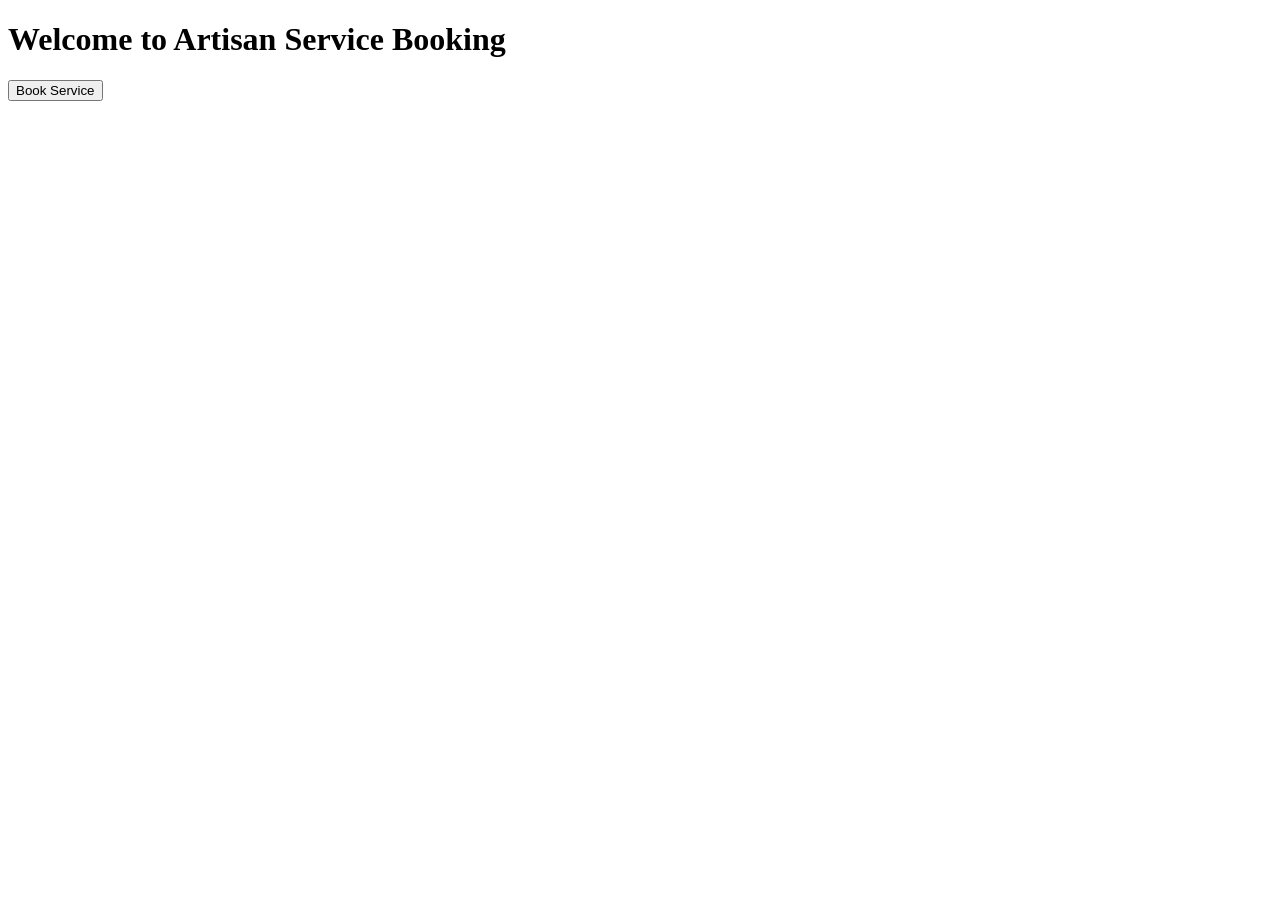
==== index.html @ 8f52336d "Update index.html" ====
<!DOCTYPE html>
<html>
<head>
<title>Artisan Service</title>
</head>

<body>

<h1>Welcome to Artisan Service Booking</h1>

<a href="booking.html?id=1">
<button>Book Service</button>
</a>

</body>
</html>
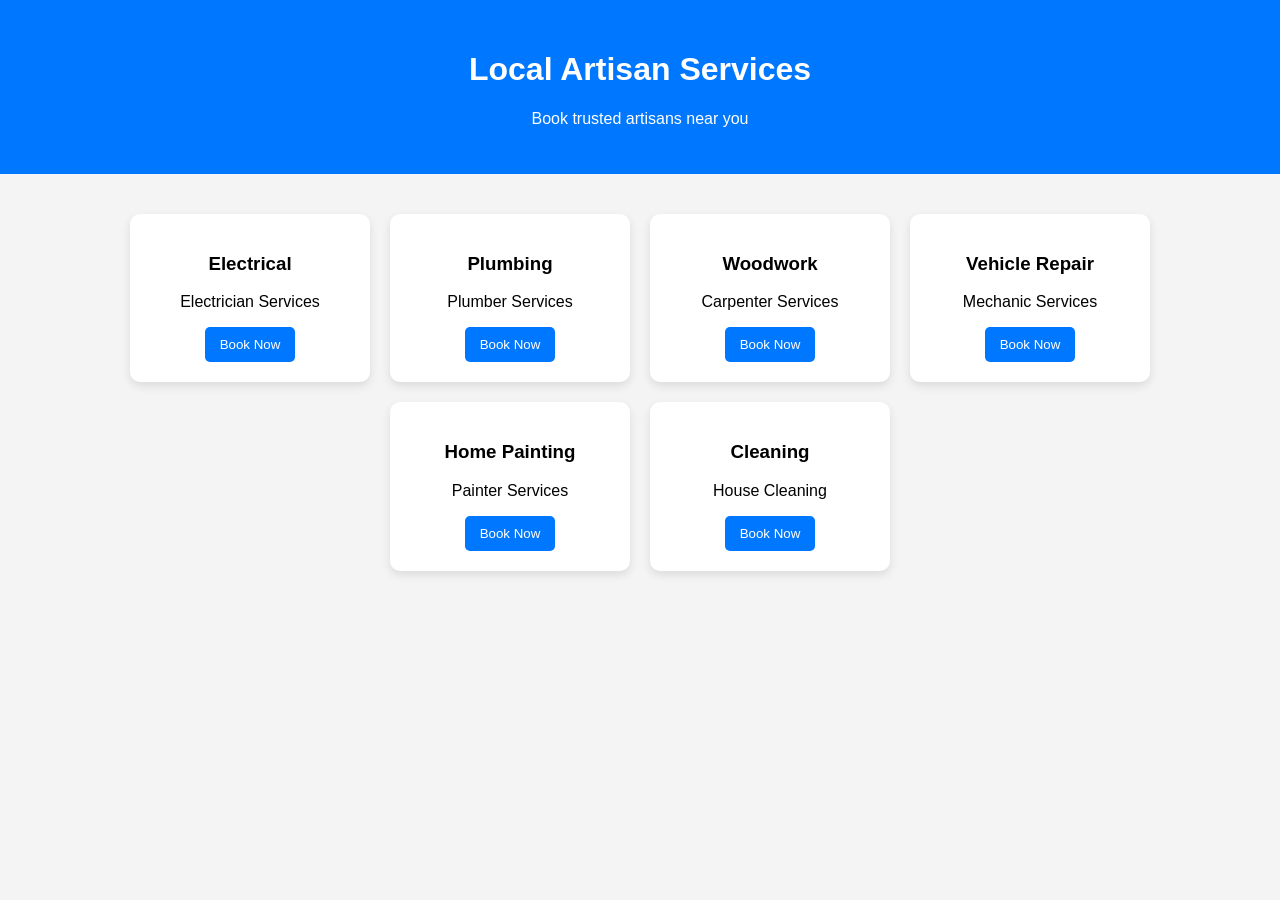
==== commit 4aae97f5: "Update index.html" ====
--- a/index.html
+++ b/index.html
@@ -1,16 +1,117 @@
 <!DOCTYPE html>
 <html>
 <head>
-<title>Artisan Service</title>
+<title>Local Artisan Services</title>
+
+<style>
+
+body{
+font-family:Arial;
+margin:0;
+background:#f4f4f4;
+}
+
+header{
+background:#0077ff;
+color:white;
+text-align:center;
+padding:30px;
+}
+
+.services{
+display:flex;
+justify-content:center;
+gap:20px;
+flex-wrap:wrap;
+margin:40px;
+}
+
+.card{
+background:white;
+border-radius:10px;
+padding:20px;
+width:200px;
+text-align:center;
+box-shadow:0 4px 10px rgba(0,0,0,0.1);
+}
+
+button{
+background:#0077ff;
+color:white;
+border:none;
+padding:10px 15px;
+border-radius:5px;
+cursor:pointer;
+}
+
+button:hover{
+background:#0055cc;
+}
+
+</style>
 </head>
 
 <body>
 
-<h1>Welcome to Artisan Service Booking</h1>
+<header>
 
-<a href="booking.html?id=1">
-<button>Book Service</button>
+<h1>Local Artisan Services</h1>
+<p>Book trusted artisans near you</p>
+
+</header>
+
+
+<div class="services">
+
+<div class="card">
+<h3>Electrical</h3>
+<p>Electrician Services</p>
+<a href="booking.html?service=Electrician">
+<button>Book Now</button>
 </a>
+</div>
+
+<div class="card">
+<h3>Plumbing</h3>
+<p>Plumber Services</p>
+<a href="booking.html?service=Plumber">
+<button>Book Now</button>
+</a>
+</div>
+
+<div class="card">
+<h3>Woodwork</h3>
+<p>Carpenter Services</p>
+<a href="booking.html?service=Carpenter">
+<button>Book Now</button>
+</a>
+</div>
+
+<div class="card">
+<h3>Vehicle Repair</h3>
+<p>Mechanic Services</p>
+<a href="booking.html?service=Mechanic">
+<button>Book Now</button>
+</a>
+</div>
+
+<div class="card">
+<h3>Home Painting</h3>
+<p>Painter Services</p>
+<a href="booking.html?service=Painter">
+<button>Book Now</button>
+</a>
+</div>
+
+<div class="card">
+<h3>Cleaning</h3>
+<p>House Cleaning</p>
+<a href="booking.html?service=House Cleaner">
+<button>Book Now</button>
+</a>
+</div>
+
+</div>
 
 </body>
 </html>
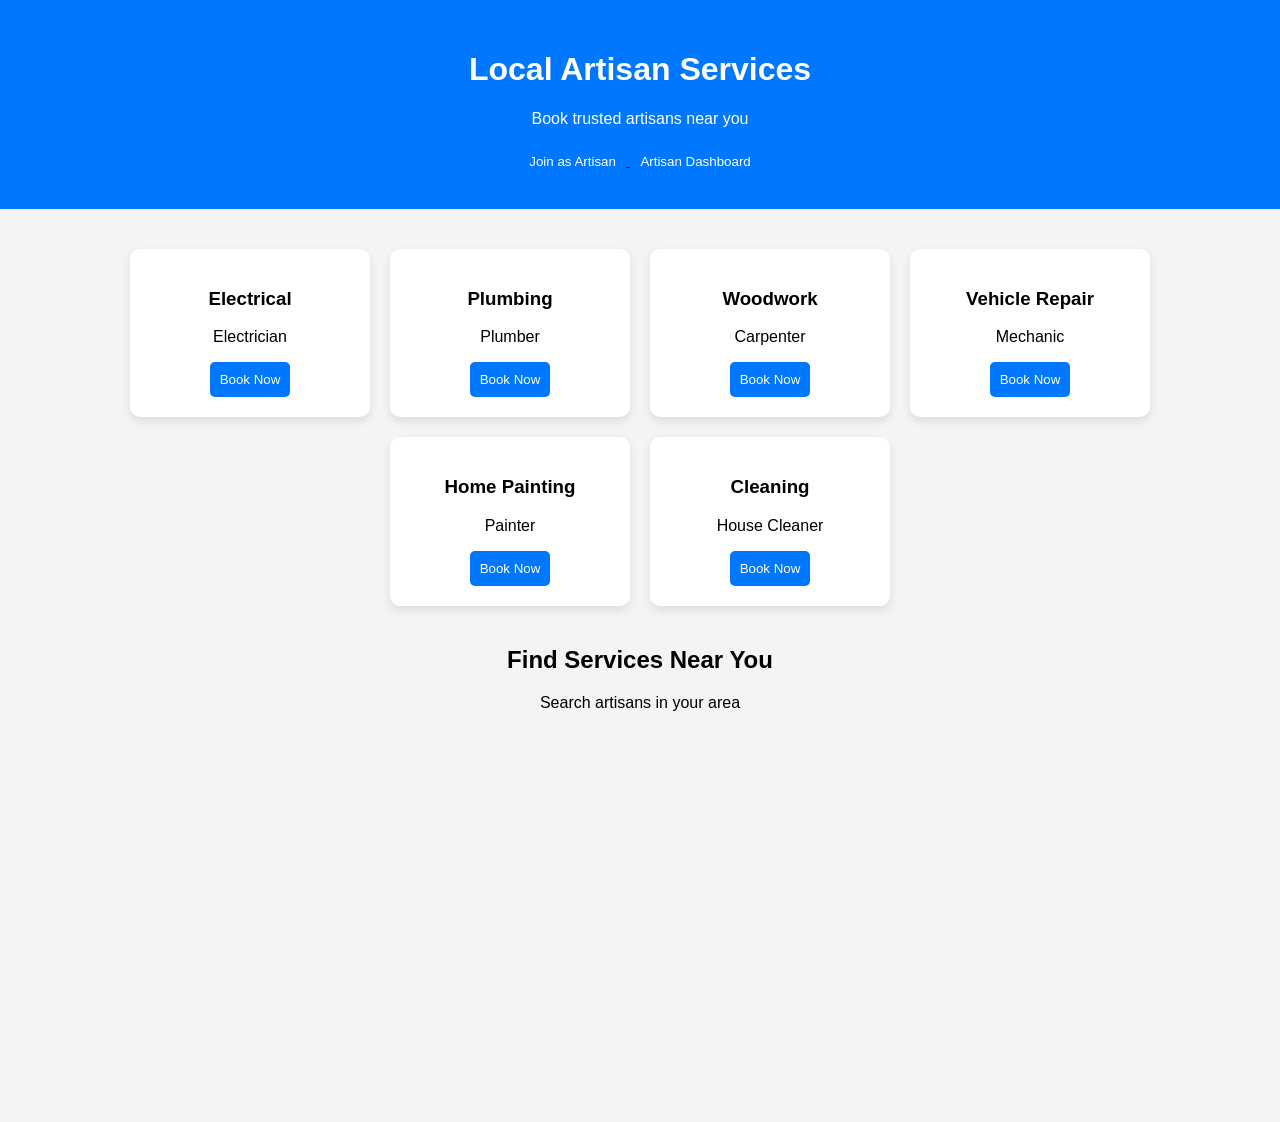
==== commit 37bb2403: "Update index.html" ====
--- a/index.html
+++ b/index.html
@@ -20,16 +20,16 @@
 
 .services{
 display:flex;
+flex-wrap:wrap;
 justify-content:center;
 gap:20px;
-flex-wrap:wrap;
 margin:40px;
 }
 
 .card{
 background:white;
+padding:20px;
 border-radius:10px;
-padding:20px;
 width:200px;
 text-align:center;
 box-shadow:0 4px 10px rgba(0,0,0,0.1);
@@ -39,16 +39,25 @@
 background:#0077ff;
 color:white;
 border:none;
-padding:10px 15px;
+padding:10px;
+cursor:pointer;
 border-radius:5px;
-cursor:pointer;
 }
 
-button:hover{
-background:#0055cc;
+.map-section{
+margin:40px;
+text-align:center;
+}
+
+iframe{
+width:90%;
+height:350px;
+border:0;
+border-radius:10px;
 }
 
 </style>
+
 </head>
 
 <body>
@@ -56,7 +65,16 @@
 <header>
 
 <h1>Local Artisan Services</h1>
+
 <p>Book trusted artisans near you</p>
+
+<a href="register-artisan.html">
+<button>Join as Artisan</button>
+</a>
+
+<a href="artisan-dashboard.html">
+<button>Artisan Dashboard</button>
+</a>
 
 </header>
 
@@ -65,7 +83,7 @@
 
 <div class="card">
 <h3>Electrical</h3>
-<p>Electrician Services</p>
+<p>Electrician</p>
 <a href="booking.html?service=Electrician">
 <button>Book Now</button>
 </a>
@@ -73,7 +91,7 @@
 
 <div class="card">
 <h3>Plumbing</h3>
-<p>Plumber Services</p>
+<p>Plumber</p>
 <a href="booking.html?service=Plumber">
 <button>Book Now</button>
 </a>
@@ -81,7 +99,7 @@
 
 <div class="card">
 <h3>Woodwork</h3>
-<p>Carpenter Services</p>
+<p>Carpenter</p>
 <a href="booking.html?service=Carpenter">
 <button>Book Now</button>
 </a>
@@ -89,7 +107,7 @@
 
 <div class="card">
 <h3>Vehicle Repair</h3>
-<p>Mechanic Services</p>
+<p>Mechanic</p>
 <a href="booking.html?service=Mechanic">
 <button>Book Now</button>
 </a>
@@ -97,7 +115,7 @@
 
 <div class="card">
 <h3>Home Painting</h3>
-<p>Painter Services</p>
+<p>Painter</p>
 <a href="booking.html?service=Painter">
 <button>Book Now</button>
 </a>
@@ -105,7 +123,7 @@
 
 <div class="card">
 <h3>Cleaning</h3>
-<p>House Cleaning</p>
+<p>House Cleaner</p>
 <a href="booking.html?service=House Cleaner">
 <button>Book Now</button>
 </a>
@@ -113,5 +131,18 @@
 
 </div>
 
+
+<div class="map-section">
+
+<h2>Find Services Near You</h2>
+
+<p>Search artisans in your area</p>
+
+<iframe
+src="https://www.google.com/maps?q=local+artisan+services&output=embed">
+</iframe>
+
+</div>
+
 </body>
 </html>
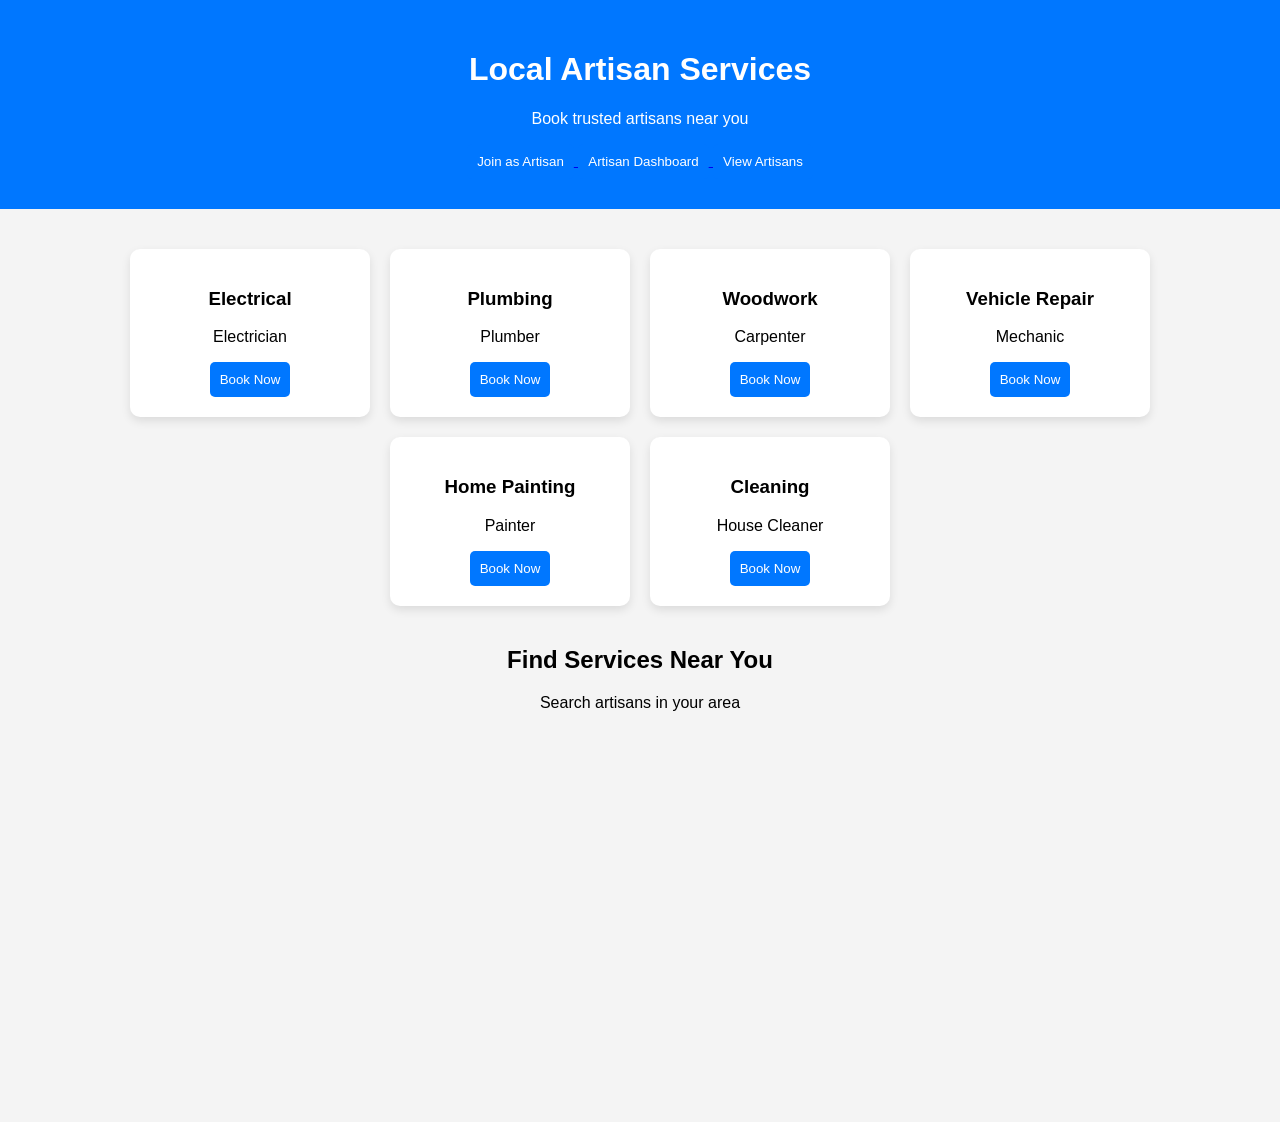
==== commit 58c4771f: "Update index.html" ====
--- a/index.html
+++ b/index.html
@@ -76,6 +76,10 @@
 <button>Artisan Dashboard</button>
 </a>
 
+<a href="artisans.html">
+<button>View Artisans</button>
+</a>
+
 </header>
 
 
@@ -146,3 +150,4 @@
 
 </body>
 </html>
+
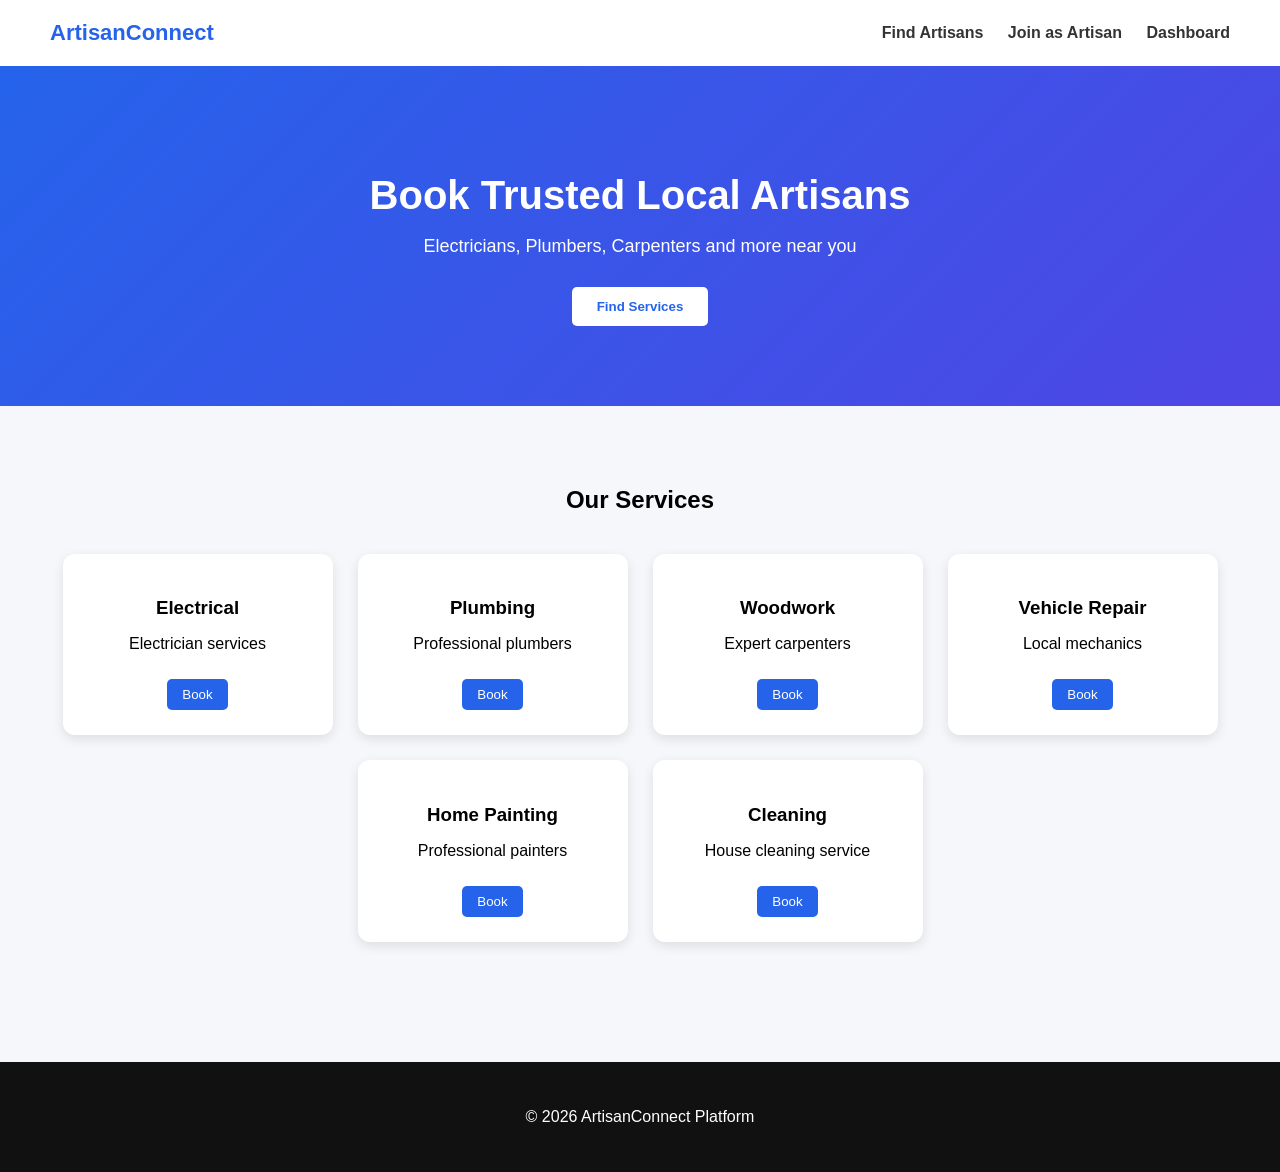
==== commit 07a2a7ba: "Update index.html" ====
--- a/index.html
+++ b/index.html
@@ -1,6 +1,7 @@
 <!DOCTYPE html>
 <html>
 <head>
+
 <title>Local Artisan Services</title>
 
 <style>
@@ -8,52 +9,107 @@
 body{
 font-family:Arial;
 margin:0;
-background:#f4f4f4;
+background:#f5f7fb;
 }
 
 header{
-background:#0077ff;
+display:flex;
+justify-content:space-between;
+align-items:center;
+padding:20px 50px;
+background:white;
+box-shadow:0 2px 10px rgba(0,0,0,0.1);
+}
+
+.logo{
+font-size:22px;
+font-weight:bold;
+color:#2563eb;
+}
+
+nav a{
+margin-left:20px;
+text-decoration:none;
+color:#333;
+font-weight:bold;
+}
+
+.hero{
+text-align:center;
+padding:80px 20px;
+background:linear-gradient(135deg,#2563eb,#4f46e5);
 color:white;
+}
+
+.hero h1{
+font-size:40px;
+margin-bottom:10px;
+}
+
+.hero p{
+font-size:18px;
+margin-bottom:30px;
+}
+
+.hero button{
+padding:12px 25px;
+border:none;
+background:white;
+color:#2563eb;
+font-weight:bold;
+border-radius:5px;
+cursor:pointer;
+}
+
+.services{
+padding:60px 40px;
 text-align:center;
-padding:30px;
-}
-
-.services{
+}
+
+.services h2{
+margin-bottom:40px;
+}
+
+.cards{
 display:flex;
 flex-wrap:wrap;
 justify-content:center;
-gap:20px;
-margin:40px;
+gap:25px;
 }
 
 .card{
 background:white;
-padding:20px;
-border-radius:10px;
-width:200px;
-text-align:center;
-box-shadow:0 4px 10px rgba(0,0,0,0.1);
-}
-
-button{
-background:#0077ff;
+padding:25px;
+width:220px;
+border-radius:12px;
+box-shadow:0 4px 12px rgba(0,0,0,0.1);
+transition:0.3s;
+}
+
+.card:hover{
+transform:translateY(-5px);
+}
+
+.card h3{
+margin-bottom:10px;
+}
+
+.card button{
+margin-top:10px;
+background:#2563eb;
 color:white;
 border:none;
-padding:10px;
+padding:8px 15px;
+border-radius:5px;
 cursor:pointer;
-border-radius:5px;
-}
-
-.map-section{
-margin:40px;
+}
+
+footer{
 text-align:center;
-}
-
-iframe{
-width:90%;
-height:350px;
-border:0;
-border-radius:10px;
+padding:30px;
+background:#111;
+color:white;
+margin-top:60px;
 }
 
 </style>
@@ -64,90 +120,94 @@
 
 <header>
 
-<h1>Local Artisan Services</h1>
-
-<p>Book trusted artisans near you</p>
-
-<a href="register-artisan.html">
-<button>Join as Artisan</button>
-</a>
-
-<a href="artisan-dashboard.html">
-<button>Artisan Dashboard</button>
-</a>
+<div class="logo">ArtisanConnect</div>
+
+<nav>
+<a href="artisans.html">Find Artisans</a>
+<a href="register-artisan.html">Join as Artisan</a>
+<a href="artisan-dashboard.html">Dashboard</a>
+</nav>
+
+</header>
+
+
+<div class="hero">
+
+<h1>Book Trusted Local Artisans</h1>
+
+<p>Electricians, Plumbers, Carpenters and more near you</p>
 
 <a href="artisans.html">
-<button>View Artisans</button>
-</a>
-
-</header>
+<button>Find Services</button>
+</a>
+
+</div>
 
 
 <div class="services">
 
+<h2>Our Services</h2>
+
+<div class="cards">
+
 <div class="card">
 <h3>Electrical</h3>
-<p>Electrician</p>
+<p>Electrician services</p>
 <a href="booking.html?service=Electrician">
-<button>Book Now</button>
+<button>Book</button>
 </a>
 </div>
 
 <div class="card">
 <h3>Plumbing</h3>
-<p>Plumber</p>
+<p>Professional plumbers</p>
 <a href="booking.html?service=Plumber">
-<button>Book Now</button>
+<button>Book</button>
 </a>
 </div>
 
 <div class="card">
 <h3>Woodwork</h3>
-<p>Carpenter</p>
+<p>Expert carpenters</p>
 <a href="booking.html?service=Carpenter">
-<button>Book Now</button>
+<button>Book</button>
 </a>
 </div>
 
 <div class="card">
 <h3>Vehicle Repair</h3>
-<p>Mechanic</p>
+<p>Local mechanics</p>
 <a href="booking.html?service=Mechanic">
-<button>Book Now</button>
+<button>Book</button>
 </a>
 </div>
 
 <div class="card">
 <h3>Home Painting</h3>
-<p>Painter</p>
+<p>Professional painters</p>
 <a href="booking.html?service=Painter">
-<button>Book Now</button>
+<button>Book</button>
 </a>
 </div>
 
 <div class="card">
 <h3>Cleaning</h3>
-<p>House Cleaner</p>
+<p>House cleaning service</p>
 <a href="booking.html?service=House Cleaner">
-<button>Book Now</button>
-</a>
-</div>
-
-</div>
-
-
-<div class="map-section">
-
-<h2>Find Services Near You</h2>
-
-<p>Search artisans in your area</p>
-
-<iframe
-src="https://www.google.com/maps?q=local+artisan+services&output=embed">
-</iframe>
-
-</div>
+<button>Book</button>
+</a>
+</div>
+
+</div>
+
+</div>
+
+
+<footer>
+
+<p>© 2026 ArtisanConnect Platform</p>
+
+</footer>
 
 </body>
 </html>
-
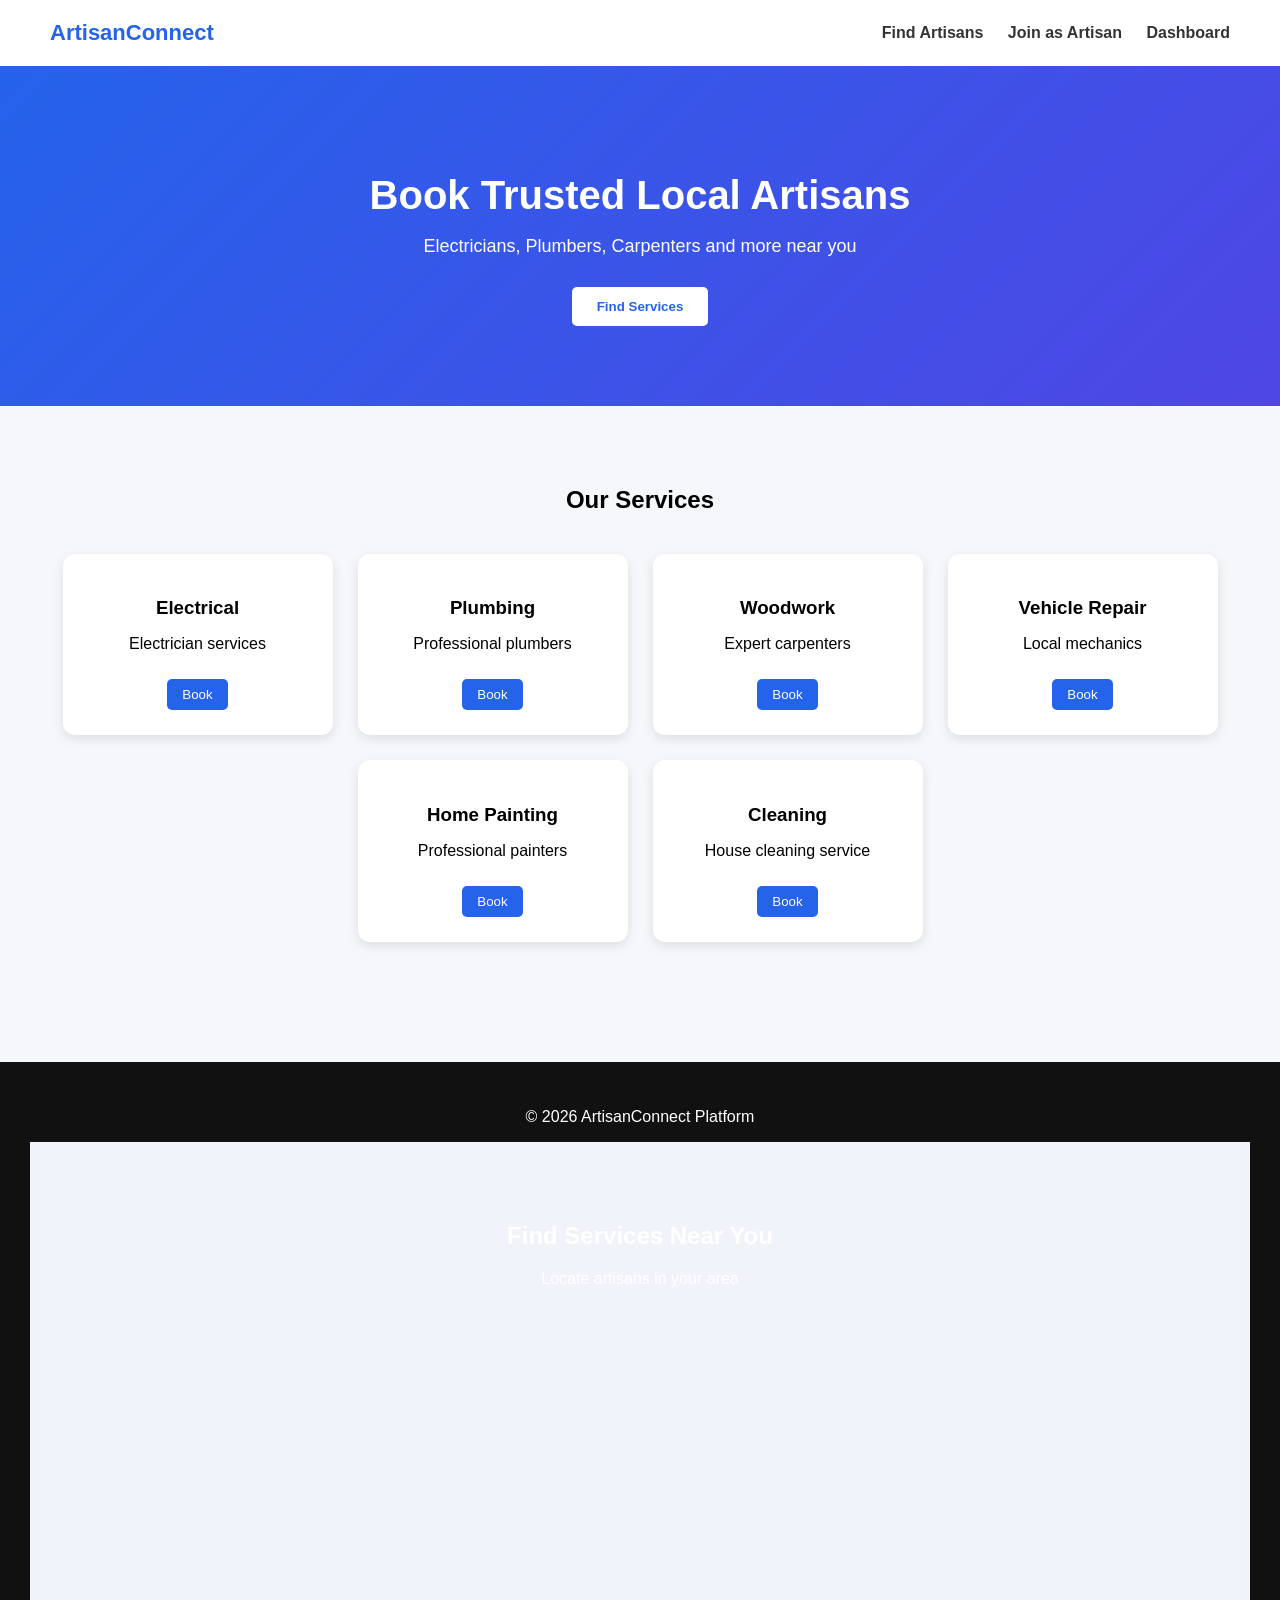
==== commit 4628d796: "Update index.html" ====
--- a/index.html
+++ b/index.html
@@ -207,6 +207,21 @@
 
 <p>© 2026 ArtisanConnect Platform</p>
 
+<section style="padding:60px 40px;text-align:center;background:#f0f3fa;">
+
+<h2>Find Services Near You</h2>
+
+<p>Locate artisans in your area</p>
+
+<iframe
+src="https://www.google.com/maps?q=local+services+near+me&output=embed"
+width="90%"
+height="350"
+style="border:0;border-radius:10px;">
+</iframe>
+
+</section>
+
 </footer>
 
 </body>
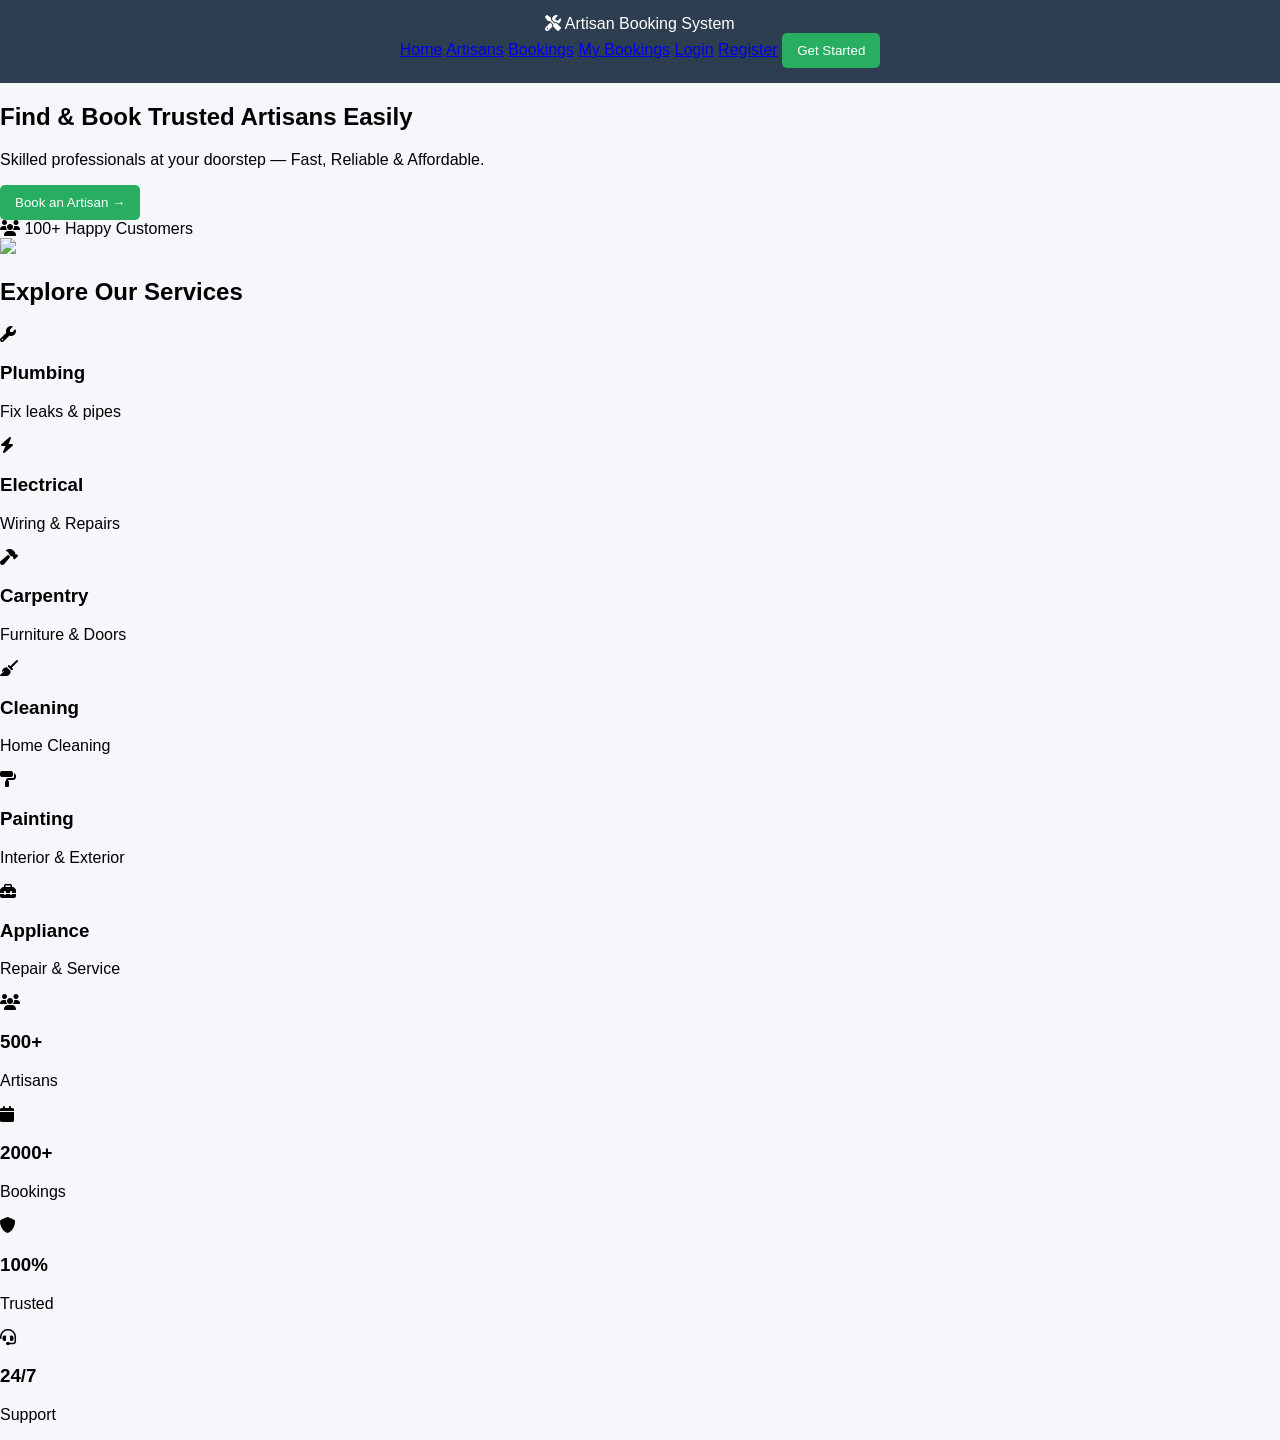
==== commit 66193411: "Refactor index.html for Artisan Booking System Updated the HTML structure and styles for the Artisan" ====
--- a/index.html
+++ b/index.html
@@ -1,228 +1,167 @@
 <!DOCTYPE html>
-<html>
+<html lang="en">
+
 <head>
 
-<title>Local Artisan Services</title>
+<meta charset="UTF-8">
+<meta name="viewport" content="width=device-width, initial-scale=1.0">
 
-<style>
+<title>Artisan Booking System</title>
 
-body{
-font-family:Arial;
-margin:0;
-background:#f5f7fb;
-}
+<link rel="stylesheet" href="style.css">
 
-header{
-display:flex;
-justify-content:space-between;
-align-items:center;
-padding:20px 50px;
-background:white;
-box-shadow:0 2px 10px rgba(0,0,0,0.1);
-}
+<link href="https://fonts.googleapis.com/css2?family=Poppins:wght@300;400;600&display=swap" rel="stylesheet">
 
-.logo{
-font-size:22px;
-font-weight:bold;
-color:#2563eb;
-}
-
-nav a{
-margin-left:20px;
-text-decoration:none;
-color:#333;
-font-weight:bold;
-}
-
-.hero{
-text-align:center;
-padding:80px 20px;
-background:linear-gradient(135deg,#2563eb,#4f46e5);
-color:white;
-}
-
-.hero h1{
-font-size:40px;
-margin-bottom:10px;
-}
-
-.hero p{
-font-size:18px;
-margin-bottom:30px;
-}
-
-.hero button{
-padding:12px 25px;
-border:none;
-background:white;
-color:#2563eb;
-font-weight:bold;
-border-radius:5px;
-cursor:pointer;
-}
-
-.services{
-padding:60px 40px;
-text-align:center;
-}
-
-.services h2{
-margin-bottom:40px;
-}
-
-.cards{
-display:flex;
-flex-wrap:wrap;
-justify-content:center;
-gap:25px;
-}
-
-.card{
-background:white;
-padding:25px;
-width:220px;
-border-radius:12px;
-box-shadow:0 4px 12px rgba(0,0,0,0.1);
-transition:0.3s;
-}
-
-.card:hover{
-transform:translateY(-5px);
-}
-
-.card h3{
-margin-bottom:10px;
-}
-
-.card button{
-margin-top:10px;
-background:#2563eb;
-color:white;
-border:none;
-padding:8px 15px;
-border-radius:5px;
-cursor:pointer;
-}
-
-footer{
-text-align:center;
-padding:30px;
-background:#111;
-color:white;
-margin-top:60px;
-}
-
-</style>
+<link rel="stylesheet"
+href="https://cdnjs.cloudflare.com/ajax/libs/font-awesome/6.5.0/css/all.min.css">
 
 </head>
 
 <body>
 
-<header>
 
-<div class="logo">ArtisanConnect</div>
+<header class="navbar">
+
+<div class="logo">
+<i class="fa-solid fa-screwdriver-wrench"></i>
+Artisan Booking System
+</div>
 
 <nav>
-<a href="artisans.html">Find Artisans</a>
-<a href="register-artisan.html">Join as Artisan</a>
-<a href="artisan-dashboard.html">Dashboard</a>
+
+<a class="active" href="#">Home</a>
+<a href="#">Artisans</a>
+<a href="#">Bookings</a>
+<a href="#">My Bookings</a>
+<a href="#">Login</a>
+<a href="#">Register</a>
+
+<button class="start-btn">Get Started</button>
+
 </nav>
 
 </header>
 
 
-<div class="hero">
 
-<h1>Book Trusted Local Artisans</h1>
+<section class="hero">
 
-<p>Electricians, Plumbers, Carpenters and more near you</p>
+<div class="hero-left">
 
-<a href="artisans.html">
-<button>Find Services</button>
-</a>
+<h1>
+Find & Book Trusted
+<span>Artisans Easily</span>
+</h1>
 
-</div>
+<p>
+Skilled professionals at your doorstep — Fast, Reliable & Affordable.
+</p>
 
+<button class="hero-btn">
+Book an Artisan →
+</button>
 
-<div class="services">
-
-<h2>Our Services</h2>
-
-<div class="cards">
-
-<div class="card">
-<h3>Electrical</h3>
-<p>Electrician services</p>
-<a href="booking.html?service=Electrician">
-<button>Book</button>
-</a>
-</div>
-
-<div class="card">
-<h3>Plumbing</h3>
-<p>Professional plumbers</p>
-<a href="booking.html?service=Plumber">
-<button>Book</button>
-</a>
-</div>
-
-<div class="card">
-<h3>Woodwork</h3>
-<p>Expert carpenters</p>
-<a href="booking.html?service=Carpenter">
-<button>Book</button>
-</a>
-</div>
-
-<div class="card">
-<h3>Vehicle Repair</h3>
-<p>Local mechanics</p>
-<a href="booking.html?service=Mechanic">
-<button>Book</button>
-</a>
-</div>
-
-<div class="card">
-<h3>Home Painting</h3>
-<p>Professional painters</p>
-<a href="booking.html?service=Painter">
-<button>Book</button>
-</a>
-</div>
-
-<div class="card">
-<h3>Cleaning</h3>
-<p>House cleaning service</p>
-<a href="booking.html?service=House Cleaner">
-<button>Book</button>
-</a>
-</div>
-
+<div class="customers">
+<i class="fa-solid fa-users"></i>
+100+ Happy Customers
 </div>
 
 </div>
 
 
-<footer>
+<div class="hero-right">
 
-<p>© 2026 ArtisanConnect Platform</p>
+<img src="https://cdn-icons-png.flaticon.com/512/4149/4149645.png">
 
-<section style="padding:60px 40px;text-align:center;background:#f0f3fa;">
-
-<h2>Find Services Near You</h2>
-
-<p>Locate artisans in your area</p>
-
-<iframe
-src="https://www.google.com/maps?q=local+services+near+me&output=embed"
-width="90%"
-height="350"
-style="border:0;border-radius:10px;">
-</iframe>
+</div>
 
 </section>
 
-</footer>
+
+
+<section class="services">
+
+<h2>Explore <span>Our Services</span></h2>
+
+<div class="service-grid">
+
+
+<div class="service-card">
+<i class="fa-solid fa-wrench"></i>
+<h3>Plumbing</h3>
+<p>Fix leaks & pipes</p>
+</div>
+
+
+<div class="service-card">
+<i class="fa-solid fa-bolt"></i>
+<h3>Electrical</h3>
+<p>Wiring & Repairs</p>
+</div>
+
+
+<div class="service-card">
+<i class="fa-solid fa-hammer"></i>
+<h3>Carpentry</h3>
+<p>Furniture & Doors</p>
+</div>
+
+
+<div class="service-card">
+<i class="fa-solid fa-broom"></i>
+<h3>Cleaning</h3>
+<p>Home Cleaning</p>
+</div>
+
+
+<div class="service-card">
+<i class="fa-solid fa-paint-roller"></i>
+<h3>Painting</h3>
+<p>Interior & Exterior</p>
+</div>
+
+
+<div class="service-card">
+<i class="fa-solid fa-toolbox"></i>
+<h3>Appliance</h3>
+<p>Repair & Service</p>
+</div>
+
+
+</div>
+
+</section>
+
+
+
+<section class="stats">
+
+<div class="stat">
+<i class="fa-solid fa-users"></i>
+<h3>500+</h3>
+<p>Artisans</p>
+</div>
+
+<div class="stat">
+<i class="fa-solid fa-calendar"></i>
+<h3>2000+</h3>
+<p>Bookings</p>
+</div>
+
+<div class="stat">
+<i class="fa-solid fa-shield"></i>
+<h3>100%</h3>
+<p>Trusted</p>
+</div>
+
+<div class="stat">
+<i class="fa-solid fa-headset"></i>
+<h3>24/7</h3>
+<p>Support</p>
+</div>
+
+</section>
+
 
 </body>
 </html>
--- a/style.css
+++ b/style.css
@@ -0,0 +1,95 @@
+/* General Page Style */
+
+body {
+    font-family: Arial, sans-serif;
+    background: #f5f7fa;
+    margin: 0;
+    padding: 0;
+}
+
+/* Header */
+
+header {
+    background: #2c3e50;
+    color: white;
+    padding: 15px;
+    text-align: center;
+}
+
+/* Container */
+
+.container {
+    width: 90%;
+    margin: auto;
+    padding: 20px;
+}
+
+/* Artisan Cards */
+
+.artisan-card {
+    background: white;
+    border-radius: 10px;
+    padding: 20px;
+    margin: 15px 0;
+    box-shadow: 0px 3px 10px rgba(0,0,0,0.1);
+}
+
+.artisan-card h3 {
+    margin: 0;
+    color: #2c3e50;
+}
+
+.artisan-card p {
+    color: #555;
+}
+
+/* Buttons */
+
+button {
+    background: #27ae60;
+    color: white;
+    border: none;
+    padding: 10px 15px;
+    border-radius: 5px;
+    cursor: pointer;
+}
+
+button:hover {
+    background: #219150;
+}
+
+/* Form */
+
+form {
+    background: white;
+    padding: 20px;
+    border-radius: 10px;
+    box-shadow: 0px 3px 10px rgba(0,0,0,0.1);
+}
+
+input, select {
+    width: 100%;
+    padding: 10px;
+    margin: 8px 0;
+    border: 1px solid #ccc;
+    border-radius: 5px;
+}
+
+/* Dashboard Table */
+
+table {
+    width: 100%;
+    border-collapse: collapse;
+    margin-top: 20px;
+}
+
+table th {
+    background: #2c3e50;
+    color: white;
+    padding: 10px;
+}
+
+table td {
+    padding: 10px;
+    border-bottom: 1px solid #ddd;
+}
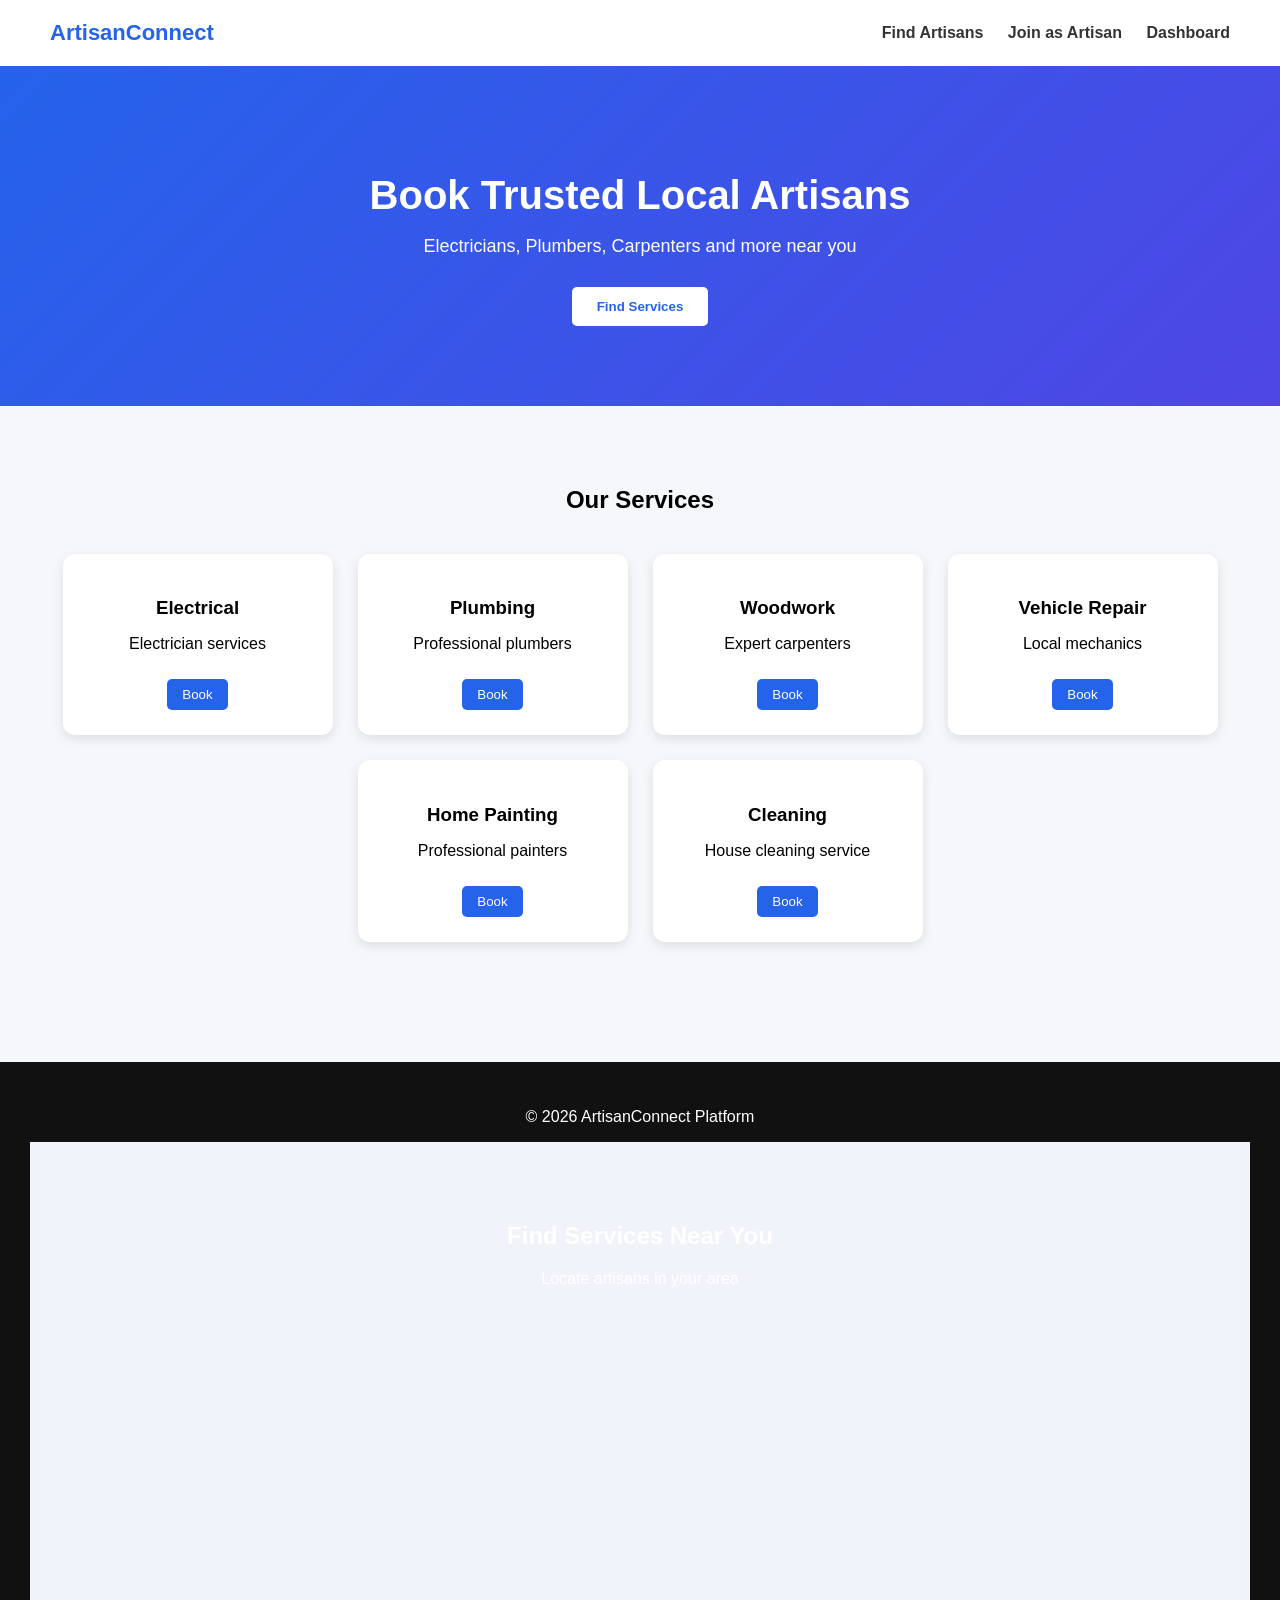
==== commit e8a380ec: "Revamp index.html with new layout and styles Updated the HTML structure and styles for the Artisan B" ====
--- a/index.html
+++ b/index.html
@@ -1,167 +1,228 @@
 <!DOCTYPE html>
-<html lang="en">
-
+<html>
 <head>
 
-<meta charset="UTF-8">
-<meta name="viewport" content="width=device-width, initial-scale=1.0">
-
-<title>Artisan Booking System</title>
-
-<link rel="stylesheet" href="style.css">
-
-<link href="https://fonts.googleapis.com/css2?family=Poppins:wght@300;400;600&display=swap" rel="stylesheet">
-
-<link rel="stylesheet"
-href="https://cdnjs.cloudflare.com/ajax/libs/font-awesome/6.5.0/css/all.min.css">
+<title>Local Artisan Services</title>
+
+<style>
+
+body{
+font-family:Arial;
+margin:0;
+background:#f5f7fb;
+}
+
+header{
+display:flex;
+justify-content:space-between;
+align-items:center;
+padding:20px 50px;
+background:white;
+box-shadow:0 2px 10px rgba(0,0,0,0.1);
+}
+
+.logo{
+font-size:22px;
+font-weight:bold;
+color:#2563eb;
+}
+
+nav a{
+margin-left:20px;
+text-decoration:none;
+color:#333;
+font-weight:bold;
+}
+
+.hero{
+text-align:center;
+padding:80px 20px;
+background:linear-gradient(135deg,#2563eb,#4f46e5);
+color:white;
+}
+
+.hero h1{
+font-size:40px;
+margin-bottom:10px;
+}
+
+.hero p{
+font-size:18px;
+margin-bottom:30px;
+}
+
+.hero button{
+padding:12px 25px;
+border:none;
+background:white;
+color:#2563eb;
+font-weight:bold;
+border-radius:5px;
+cursor:pointer;
+}
+
+.services{
+padding:60px 40px;
+text-align:center;
+}
+
+.services h2{
+margin-bottom:40px;
+}
+
+.cards{
+display:flex;
+flex-wrap:wrap;
+justify-content:center;
+gap:25px;
+}
+
+.card{
+background:white;
+padding:25px;
+width:220px;
+border-radius:12px;
+box-shadow:0 4px 12px rgba(0,0,0,0.1);
+transition:0.3s;
+}
+
+.card:hover{
+transform:translateY(-5px);
+}
+
+.card h3{
+margin-bottom:10px;
+}
+
+.card button{
+margin-top:10px;
+background:#2563eb;
+color:white;
+border:none;
+padding:8px 15px;
+border-radius:5px;
+cursor:pointer;
+}
+
+footer{
+text-align:center;
+padding:30px;
+background:#111;
+color:white;
+margin-top:60px;
+}
+
+</style>
 
 </head>
 
 <body>
 
-
-<header class="navbar">
-
-<div class="logo">
-<i class="fa-solid fa-screwdriver-wrench"></i>
-Artisan Booking System
-</div>
+<header>
+
+<div class="logo">ArtisanConnect</div>
 
 <nav>
-
-<a class="active" href="#">Home</a>
-<a href="#">Artisans</a>
-<a href="#">Bookings</a>
-<a href="#">My Bookings</a>
-<a href="#">Login</a>
-<a href="#">Register</a>
-
-<button class="start-btn">Get Started</button>
-
+<a href="artisans.html">Find Artisans</a>
+<a href="register-artisan.html">Join as Artisan</a>
+<a href="artisan-dashboard.html">Dashboard</a>
 </nav>
 
 </header>
 
 
-
-<section class="hero">
-
-<div class="hero-left">
-
-<h1>
-Find & Book Trusted
-<span>Artisans Easily</span>
-</h1>
-
-<p>
-Skilled professionals at your doorstep — Fast, Reliable & Affordable.
-</p>
-
-<button class="hero-btn">
-Book an Artisan →
-</button>
-
-<div class="customers">
-<i class="fa-solid fa-users"></i>
-100+ Happy Customers
-</div>
-
-</div>
-
-
-<div class="hero-right">
-
-<img src="https://cdn-icons-png.flaticon.com/512/4149/4149645.png">
-
-</div>
+<div class="hero">
+
+<h1>Book Trusted Local Artisans</h1>
+
+<p>Electricians, Plumbers, Carpenters and more near you</p>
+
+<a href="artisans.html">
+<button>Find Services</button>
+</a>
+
+</div>
+
+
+<div class="services">
+
+<h2>Our Services</h2>
+
+<div class="cards">
+
+<div class="card">
+<h3>Electrical</h3>
+<p>Electrician services</p>
+<a href="booking.html?service=Electrician">
+<button>Book</button>
+</a>
+</div>
+
+<div class="card">
+<h3>Plumbing</h3>
+<p>Professional plumbers</p>
+<a href="booking.html?service=Plumber">
+<button>Book</button>
+</a>
+</div>
+
+<div class="card">
+<h3>Woodwork</h3>
+<p>Expert carpenters</p>
+<a href="booking.html?service=Carpenter">
+<button>Book</button>
+</a>
+</div>
+
+<div class="card">
+<h3>Vehicle Repair</h3>
+<p>Local mechanics</p>
+<a href="booking.html?service=Mechanic">
+<button>Book</button>
+</a>
+</div>
+
+<div class="card">
+<h3>Home Painting</h3>
+<p>Professional painters</p>
+<a href="booking.html?service=Painter">
+<button>Book</button>
+</a>
+</div>
+
+<div class="card">
+<h3>Cleaning</h3>
+<p>House cleaning service</p>
+<a href="booking.html?service=House Cleaner">
+<button>Book</button>
+</a>
+</div>
+
+</div>
+
+</div>
+
+
+<footer>
+
+<p>© 2026 ArtisanConnect Platform</p>
+
+<section style="padding:60px 40px;text-align:center;background:#f0f3fa;">
+
+<h2>Find Services Near You</h2>
+
+<p>Locate artisans in your area</p>
+
+<iframe
+src="https://www.google.com/maps?q=local+services+near+me&output=embed"
+width="90%"
+height="350"
+style="border:0;border-radius:10px;">
+</iframe>
 
 </section>
 
-
-
-<section class="services">
-
-<h2>Explore <span>Our Services</span></h2>
-
-<div class="service-grid">
-
-
-<div class="service-card">
-<i class="fa-solid fa-wrench"></i>
-<h3>Plumbing</h3>
-<p>Fix leaks & pipes</p>
-</div>
-
-
-<div class="service-card">
-<i class="fa-solid fa-bolt"></i>
-<h3>Electrical</h3>
-<p>Wiring & Repairs</p>
-</div>
-
-
-<div class="service-card">
-<i class="fa-solid fa-hammer"></i>
-<h3>Carpentry</h3>
-<p>Furniture & Doors</p>
-</div>
-
-
-<div class="service-card">
-<i class="fa-solid fa-broom"></i>
-<h3>Cleaning</h3>
-<p>Home Cleaning</p>
-</div>
-
-
-<div class="service-card">
-<i class="fa-solid fa-paint-roller"></i>
-<h3>Painting</h3>
-<p>Interior & Exterior</p>
-</div>
-
-
-<div class="service-card">
-<i class="fa-solid fa-toolbox"></i>
-<h3>Appliance</h3>
-<p>Repair & Service</p>
-</div>
-
-
-</div>
-
-</section>
-
-
-
-<section class="stats">
-
-<div class="stat">
-<i class="fa-solid fa-users"></i>
-<h3>500+</h3>
-<p>Artisans</p>
-</div>
-
-<div class="stat">
-<i class="fa-solid fa-calendar"></i>
-<h3>2000+</h3>
-<p>Bookings</p>
-</div>
-
-<div class="stat">
-<i class="fa-solid fa-shield"></i>
-<h3>100%</h3>
-<p>Trusted</p>
-</div>
-
-<div class="stat">
-<i class="fa-solid fa-headset"></i>
-<h3>24/7</h3>
-<p>Support</p>
-</div>
-
-</section>
-
+</footer>
 
 </body>
 </html>
